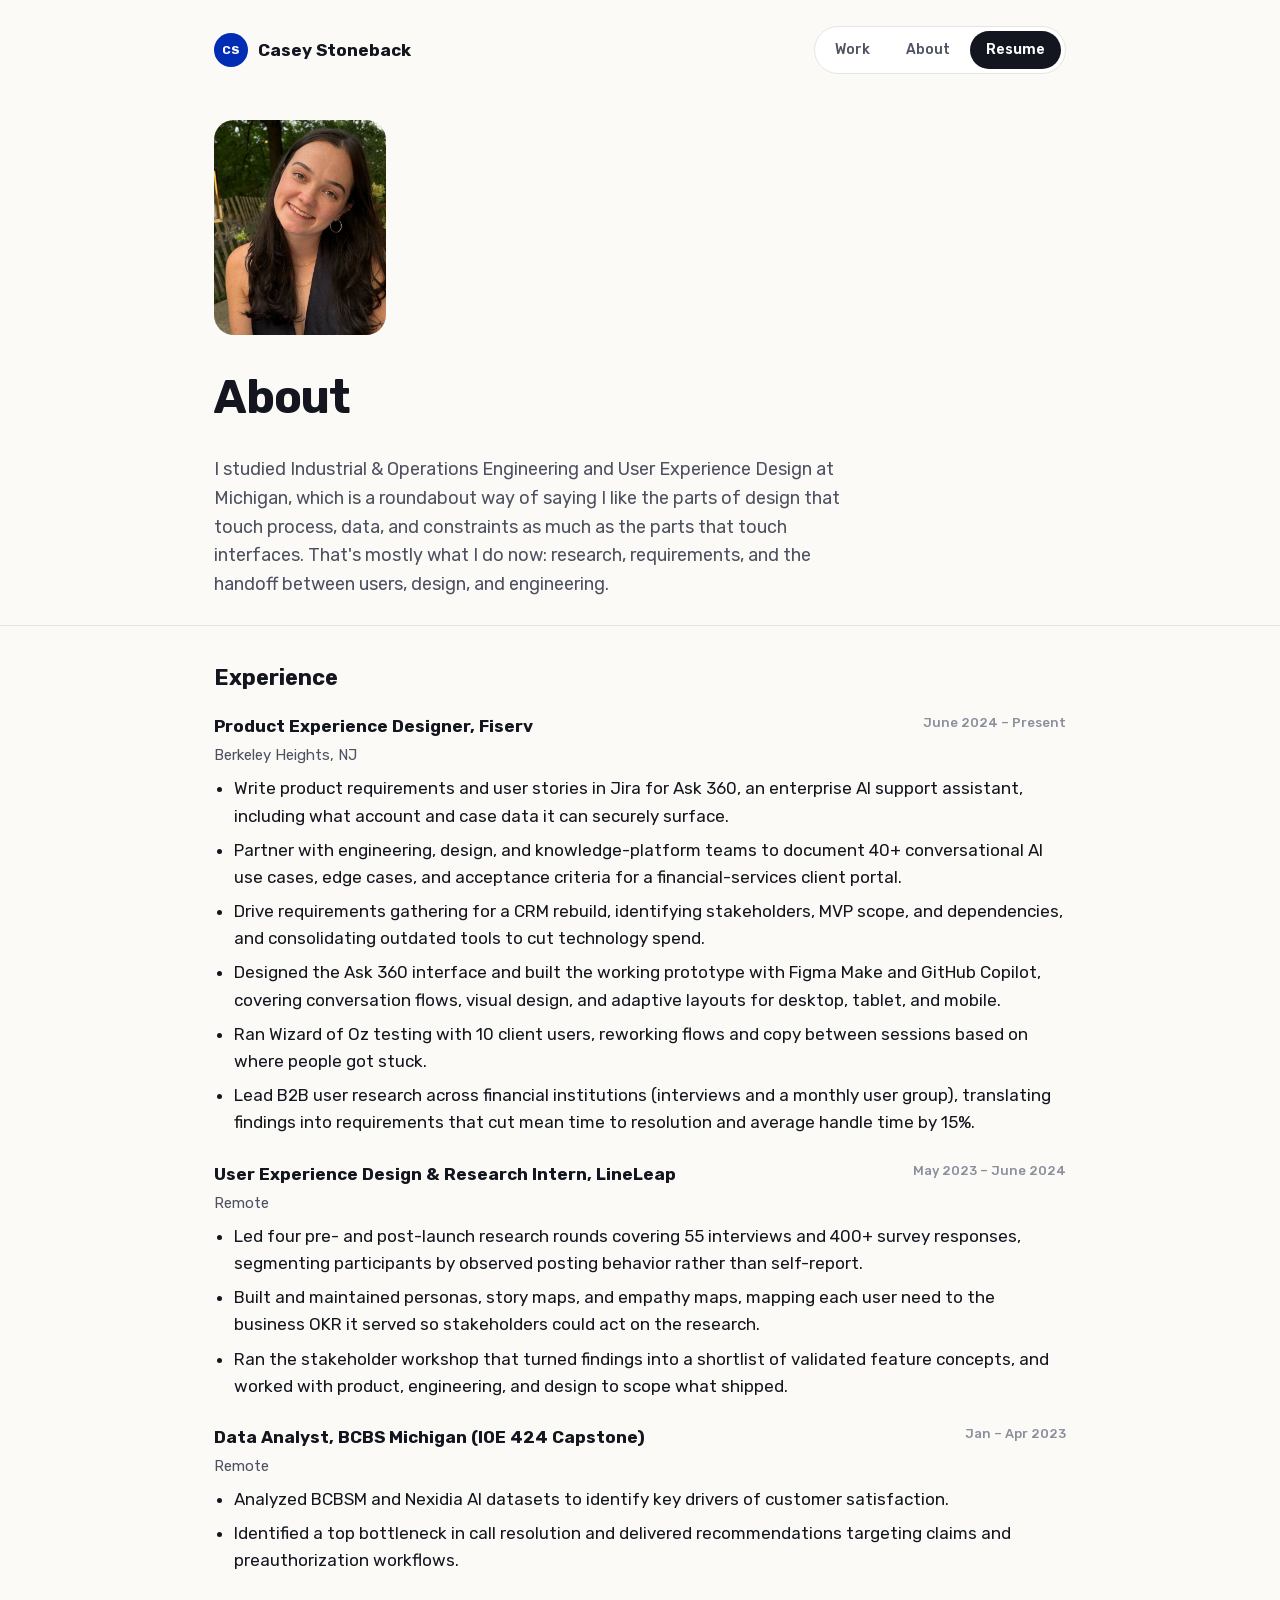
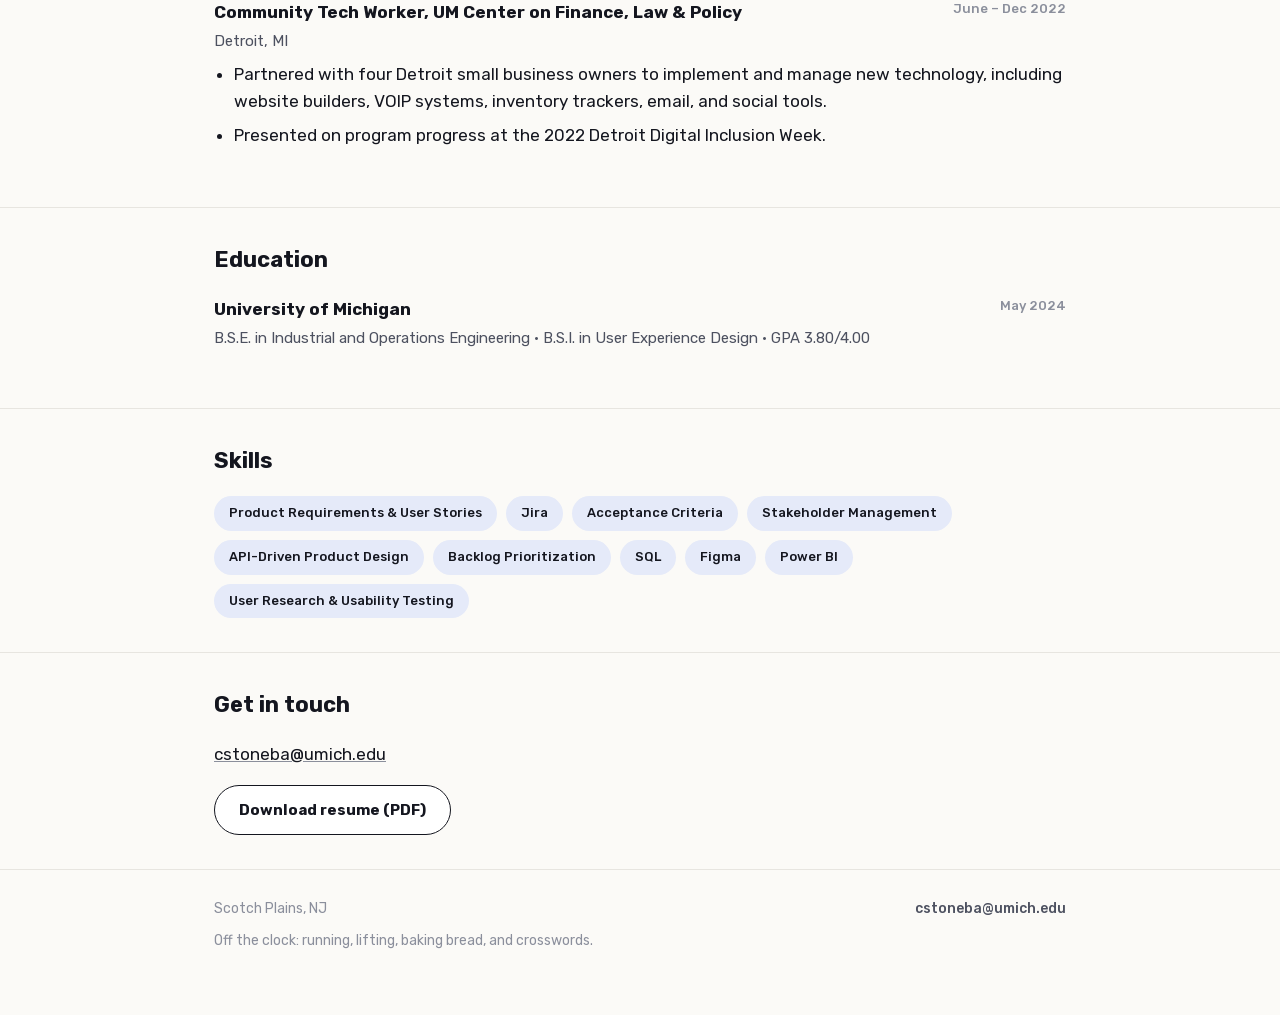
==== about.html @ e9983528 "Centre the ask-anything field in both Ask 360 screenshots Keeps the whole screen, nav and sidebar in" ====
<!DOCTYPE html>
<html lang="en">
<head>
<meta charset="UTF-8">
<meta name="viewport" content="width=device-width, initial-scale=1.0">
<title>About | Casey Stoneback</title>
<link rel="stylesheet" href="css/style.css?v=29">
</head>
<body>

<nav class="site-nav">
  <div class="wrap">
    <a class="brand" href="index.html"><span class="mark">CS</span>Casey Stoneback</a>
    <div class="links">
      <a href="index.html#work">Work</a>
      <a href="about.html">About</a>
      <a class="resume" href="assets/resume/Casey-Stoneback-Resume.pdf" target="_blank" rel="noopener">Resume</a>
    </div>
  </div>
</nav>

<header class="about-header">
  <div class="wrap">
    <img class="about-photo" src="assets/images/casey.jpg" alt="Casey Stoneback" width="600" height="750">
    <h1>About</h1>
    <p class="lede">I studied Industrial &amp; Operations Engineering and User Experience Design at Michigan, which is a roundabout way of saying I like the parts of design that touch process, data, and constraints as much as the parts that touch interfaces. That's mostly what I do now: research, requirements, and the handoff between users, design, and engineering.</p>
  </div>
</header>

<section class="about-section">
  <div class="wrap">
    <h2>Experience</h2>

    <div class="timeline-item">
      <div class="role-line">Product Experience Designer, Fiserv <span class="dates">June 2024 – Present</span></div>
      <p class="org">Berkeley Heights, NJ</p>
      <ul>
        <li>Write product requirements and user stories in Jira for Ask 360, an enterprise AI support assistant, including what account and case data it can securely surface.</li>
        <li>Partner with engineering, design, and knowledge-platform teams to document 40+ conversational AI use cases, edge cases, and acceptance criteria for a financial-services client portal.</li>
        <li>Drive requirements gathering for a CRM rebuild, identifying stakeholders, MVP scope, and dependencies, and consolidating outdated tools to cut technology spend.</li>
        <li>Designed the Ask 360 interface and built the working prototype with Figma Make and GitHub Copilot, covering conversation flows, visual design, and adaptive layouts for desktop, tablet, and mobile.</li>
        <li>Ran Wizard of Oz testing with 10 client users, reworking flows and copy between sessions based on where people got stuck.</li>
        <li>Lead B2B user research across financial institutions (interviews and a monthly user group), translating findings into requirements that cut mean time to resolution and average handle time by 15%.</li>
      </ul>
    </div>

    <div class="timeline-item">
      <div class="role-line">User Experience Design &amp; Research Intern, LineLeap <span class="dates">May 2023 – June 2024</span></div>
      <p class="org">Remote</p>
      <ul>
        <li>Led four pre- and post-launch research rounds covering 55 interviews and 400+ survey responses, segmenting participants by observed posting behavior rather than self-report.</li>
        <li>Built and maintained personas, story maps, and empathy maps, mapping each user need to the business OKR it served so stakeholders could act on the research.</li>
        <li>Ran the stakeholder workshop that turned findings into a shortlist of validated feature concepts, and worked with product, engineering, and design to scope what shipped.</li>
      </ul>
    </div>

    <div class="timeline-item">
      <div class="role-line">Data Analyst, BCBS Michigan (IOE 424 Capstone) <span class="dates">Jan – Apr 2023</span></div>
      <p class="org">Remote</p>
      <ul>
        <li>Analyzed BCBSM and Nexidia AI datasets to identify key drivers of customer satisfaction.</li>
        <li>Identified a top bottleneck in call resolution and delivered recommendations targeting claims and preauthorization workflows.</li>
      </ul>
    </div>

    <div class="timeline-item">
      <div class="role-line">Community Tech Worker, UM Center on Finance, Law &amp; Policy <span class="dates">June – Dec 2022</span></div>
      <p class="org">Detroit, MI</p>
      <ul>
        <li>Partnered with four Detroit small business owners to implement and manage new technology, including website builders, VOIP systems, inventory trackers, email, and social tools.</li>
        <li>Presented on program progress at the 2022 Detroit Digital Inclusion Week.</li>
      </ul>
    </div>
  </div>
</section>

<section class="about-section">
  <div class="wrap">
    <h2>Education</h2>
    <div class="timeline-item">
      <div class="role-line">University of Michigan <span class="dates">May 2024</span></div>
      <p class="org">B.S.E. in Industrial and Operations Engineering &middot; B.S.I. in User Experience Design &middot; GPA 3.80/4.00</p>
    </div>
  </div>
</section>

<section class="about-section">
  <div class="wrap">
    <h2>Skills</h2>
    <div class="skills-grid">
      <span class="skill-pill">Product Requirements &amp; User Stories</span>
      <span class="skill-pill">Jira</span>
      <span class="skill-pill">Acceptance Criteria</span>
      <span class="skill-pill">Stakeholder Management</span>
      <span class="skill-pill">API-Driven Product Design</span>
      <span class="skill-pill">Backlog Prioritization</span>
      <span class="skill-pill">SQL</span>
      <span class="skill-pill">Figma</span>
      <span class="skill-pill">Power BI</span>
      <span class="skill-pill">User Research &amp; Usability Testing</span>
    </div>
  </div>
</section>

<section class="about-section">
  <div class="wrap">
    <h2>Get in touch</h2>
    <p><a href="mailto:cstoneba@umich.edu">cstoneba@umich.edu</a></p>
    <div class="btn-row">
      <a class="btn" href="assets/resume/Casey-Stoneback-Resume.pdf" target="_blank" rel="noopener">Download resume (PDF)</a>
    </div>
  </div>
</section>

<footer class="site-footer">
  <div class="wrap">
    <div class="footer-row">
      <span>Scotch Plains, NJ</span>
      <a href="mailto:cstoneba@umich.edu">cstoneba@umich.edu</a>
    </div>
    <p class="aside">Off the clock: running, lifting, baking bread, and crosswords.</p>
  </div>
</footer>

</body>
</html>
---- css/style.css ----
/* Self-hosted so type never depends on a third-party request. */
@font-face {
  font-family: 'Rubik';
  src: url('../assets/fonts/rubik.woff2') format('woff2-variations');
  font-weight: 300 700;
  font-style: normal;
  font-display: swap;
}

@font-face {
  font-family: 'Rubik';
  src: url('../assets/fonts/rubik-italic.woff2') format('woff2-variations');
  font-weight: 300 700;
  font-style: italic;
  font-display: swap;
}

:root {
  /* Neutrals are tinted toward the blue so the dark never reads as cold
     black fighting the accent. */
  --bg: #fbfaf7;
  --bg-raised: #ffffff;
  --ink: #14161f;
  --ink-muted: #4d5160;
  --ink-faint: #8b8f9c;
  --line: #e7e5e0;

  --accent: #002db4;
  --accent-deep: #002db4;
  --accent-soft: #e5eaf9;

  /* Blue against a cool grey, never green against red: red-green pairs
     collapse under deuteranopia and protanopia. */
  --tint-blue: #e7ecfb;
  --tint-gray: #eff1f5;
  --highlight: #fbefc9;

  --max-width: 900px;
  --font-display: 'Rubik', -apple-system, BlinkMacSystemFont, 'Segoe UI', Roboto, sans-serif;
  --font-body: 'Rubik', -apple-system, BlinkMacSystemFont, 'Segoe UI', Roboto, sans-serif;
}

/* One palette, on purpose: no auto dark mode. */
html { color-scheme: light; }

* { box-sizing: border-box; }

body {
  margin: 0;
  background: var(--bg);
  color: var(--ink);
  font-family: var(--font-body);
  font-size: 17px;
  line-height: 1.6;
  -webkit-font-smoothing: antialiased;
}

img { max-width: 100%; }

a { color: var(--ink); text-decoration-color: var(--ink-faint); }
a:hover { color: var(--accent-deep); text-decoration-color: var(--accent-deep); }

h1, h2, h3 { font-family: var(--font-display); }

.wrap {
  max-width: var(--max-width);
  margin: 0 auto;
  padding: 0 24px;
}

/* Nav */
.site-nav { padding: 8px 0; }

.site-nav .wrap {
  display: flex;
  align-items: center;
  justify-content: space-between;
  padding-top: 18px;
  padding-bottom: 18px;
  flex-wrap: wrap;
  gap: 12px;
}

.site-nav .brand {
  display: flex;
  align-items: center;
  gap: 10px;
  font-family: var(--font-display);
  font-weight: 700;
  font-size: 17px;
  text-decoration: none;
}

.site-nav .brand .mark {
  display: flex;
  align-items: center;
  justify-content: center;
  width: 34px;
  height: 34px;
  border-radius: 50%;
  background: var(--accent);
  color: #fff;
  font-size: 12px;
  font-weight: 700;
  flex-shrink: 0;
  transition: transform 0.2s ease;
}

.site-nav .brand:hover .mark { transform: rotate(-8deg) scale(1.05); }

.site-nav .links {
  display: flex;
  gap: 4px;
  align-items: center;
  font-size: 14px;
  font-weight: 500;
  border: 1.5px solid var(--line);
  border-radius: 999px;
  padding: 4px;
  background: var(--bg-raised);
}

.site-nav .links a {
  text-decoration: none;
  color: var(--ink-muted);
  padding: 8px 16px;
  border-radius: 999px;
  transition: background 0.15s ease, color 0.15s ease;
}

.site-nav .links a:hover { color: var(--ink); background: var(--accent-soft); }

.site-nav .links a.resume {
  background: var(--ink);
  color: #fff;
  font-weight: 600;
}

.site-nav .links a.resume:hover { background: var(--accent); color: #fff; }

/* Buttons */
.btn {
  display: inline-block;
  font-family: var(--font-display);
  border: 1.5px solid var(--ink);
  border-radius: 999px;
  padding: 12px 24px;
  color: var(--ink);
  background: var(--bg-raised);
  text-decoration: none;
  font-size: 15px;
  font-weight: 700;
  transition: transform 0.15s ease, box-shadow 0.15s ease, background 0.15s ease, color 0.15s ease, border-color 0.15s ease;
}

.btn:hover {
  transform: translateY(-2px);
  box-shadow: 0 6px 0 -1px rgba(28, 26, 25, 0.12);
  color: var(--ink);
}

.btn-primary {
  background: var(--accent);
  border-color: var(--accent);
  color: #fff;
}

.btn-primary:hover {
  background: #00248f;
  border-color: #00248f;
  color: #fff;
  box-shadow: 0 6px 0 -1px rgba(0, 45, 180, 0.24);
}

.btn-row { display: flex; gap: 12px; flex-wrap: wrap; margin-top: 8px; }

/* Hero */
.hero { padding: 48px 0 56px; }

.hero .greeting {
  font-size: 17px;
  font-weight: 500;
  color: var(--ink-muted);
  margin: 0 0 16px;
}

.hero h1 {
  font-weight: 700;
  font-size: clamp(34px, 4.8vw, 50px);
  line-height: 1.16;
  letter-spacing: -0.025em;
  margin: 0 0 22px;
  max-width: 21ch;
}

/* Highlighter-marker sweep, like a designer marking up a doc. */
.highlight {
  display: inline-block;
  transform: rotate(-0.7deg);
  background: linear-gradient(180deg, transparent 8%, var(--highlight) 8%, var(--highlight) 92%, transparent 92%);
  padding: 0 8px 0 6px;
  border-radius: 6px 10px 8px 12px;
}

.hero p.lede {
  font-size: 18px;
  color: var(--ink-muted);
  max-width: 48ch;
  margin: 0 0 30px;
}

.hero .cta-row { display: flex; gap: 12px; flex-wrap: wrap; margin-bottom: 44px; }

.hero .credibility {
  display: flex;
  align-items: center;
  gap: 22px;
  flex-wrap: wrap;
  padding-top: 22px;
  border-top: 1.5px solid var(--line);
}

.hero .credibility strong {
  font-size: 11px;
  font-weight: 700;
  letter-spacing: 0.1em;
  text-transform: uppercase;
  color: var(--ink-faint);
}

.hero .credibility span {
  font-family: var(--font-display);
  font-size: 15px;
  font-weight: 600;
  color: var(--ink-muted);
}

/* How I work strip */
.process-strip { padding: 44px 0; }

.process-strip h2 {
  font-weight: 700;
  font-size: 22px;
  margin: 0 0 28px;
}

.process-steps {
  display: grid;
  grid-template-columns: repeat(4, 1fr);
  gap: 22px;
  list-style: none;
  margin: 0;
  padding: 0;
  counter-reset: step;
}

.process-steps li {
  counter-increment: step;
  font-size: 15px;
  color: var(--ink-muted);
}

.process-steps li::before {
  content: counter(step, decimal-leading-zero);
  display: flex;
  align-items: center;
  justify-content: center;
  width: 36px;
  height: 36px;
  border-radius: 12px;
  font-family: var(--font-display);
  font-weight: 700;
  font-size: 13px;
  color: var(--ink);
  margin-bottom: 14px;
}

.process-steps li:nth-child(1)::before { background: var(--tint-blue); transform: rotate(-4deg); }
.process-steps li:nth-child(2)::before { background: var(--tint-gray); transform: rotate(3deg); }
.process-steps li:nth-child(3)::before { background: var(--tint-blue); transform: rotate(-2deg); }
.process-steps li:nth-child(4)::before { background: var(--tint-gray); transform: rotate(4deg); }

.process-steps strong {
  display: block;
  font-family: var(--font-display);
  color: var(--ink);
  font-weight: 700;
  font-size: 17px;
  margin-bottom: 5px;
}

@media (max-width: 720px) { .process-steps { grid-template-columns: 1fr 1fr; } }
@media (max-width: 460px) { .process-steps { grid-template-columns: 1fr; } }

/* Work */
.work-list { padding: 40px 0 72px; }

.work-list h2 {
  font-weight: 700;
  font-size: 24px;
  margin: 0 0 26px;
}

.work-card {
  display: block;
  text-decoration: none;
  color: var(--ink);
  border-radius: 30px;
  padding: 38px;
  margin-bottom: 26px;
  transition: transform 0.25s ease, box-shadow 0.25s ease;
}

.work-card.is-blue { background: var(--tint-blue); }
.work-card.is-gray { background: var(--tint-gray); }

/* No screenshot for this one yet. A single wide column reads as a chosen
   format; a half-empty two-column grid reads as a missing image. */
.work-card.is-text .work-card-inner { grid-template-columns: 1fr; }
.work-card.is-text p { max-width: 62ch; }

.work-card:hover {
  transform: translateY(-5px) rotate(-0.35deg);
  box-shadow: 0 22px 44px rgba(28, 26, 25, 0.10);
}

.work-card-inner {
  display: grid;
  grid-template-columns: 1fr 1.1fr;
  gap: 36px;
  align-items: center;
}

/* Grid children default to min-width:auto, which lets a wide screenshot
   blow out the column, which pushed the mockup off-screen. */
.work-card-inner > * { min-width: 0; }

.work-card-visual { display: flex; align-items: center; justify-content: center; }

.work-card .meta {
  font-size: 12px;
  font-weight: 700;
  color: var(--ink-muted);
  text-transform: uppercase;
  letter-spacing: 0.08em;
  margin: 0 0 10px;
}

.work-card h3 {
  font-weight: 700;
  font-size: 28px;
  line-height: 1.2;
  letter-spacing: -0.01em;
  margin: 0 0 10px;
}

.work-card p {
  color: var(--ink-muted);
  margin: 0;
  max-width: 44ch;
  font-size: 15.5px;
}

.tag-row { display: flex; flex-wrap: wrap; gap: 8px; margin-top: 16px; }

.tag {
  font-size: 12px;
  font-weight: 700;
  padding: 6px 13px;
  border-radius: 999px;
  background: var(--accent-soft);
  color: var(--accent-deep);
}

.work-card .tag { background: rgba(255, 255, 255, 0.8); color: var(--ink); }

.work-card .cta-label {
  display: inline-flex;
  align-items: center;
  gap: 7px;
  margin-top: 22px;
  font-family: var(--font-display);
  font-weight: 700;
  color: var(--accent-deep);
}

.work-card .cta-label .arrow { display: inline-block; transition: transform 0.18s ease; }
.work-card:hover .cta-label .arrow { transform: translateX(5px); }

.browser-frame {
  width: 100%;
  border-radius: 12px;
  overflow: hidden;
  background: #fff;
  box-shadow: 0 14px 34px rgba(28, 26, 25, 0.16);
}

.browser-frame .frame-bar {
  height: 26px;
  background: #f2f0ee;
  display: flex;
  align-items: center;
  gap: 5px;
  padding: 0 11px;
}

.browser-frame .frame-dot { width: 8px; height: 8px; border-radius: 50%; }
.browser-frame .frame-dot:nth-child(1) { background: #ff5f56; }
.browser-frame .frame-dot:nth-child(2) { background: #ffbd2e; }
.browser-frame .frame-dot:nth-child(3) { background: #27c93f; }

.browser-frame img { display: block; width: 100%; height: auto; }

.visual-placeholder {
  width: 100%;
  aspect-ratio: 16 / 10;
  border: 1.5px dashed rgba(28, 26, 25, 0.22);
  border-radius: 12px;
  background: rgba(255, 255, 255, 0.55);
  display: flex;
  align-items: center;
  justify-content: center;
  text-align: center;
  padding: 22px;
  color: var(--ink-muted);
  font-size: 13px;
}

@media (max-width: 860px) {
  .work-card-inner { grid-template-columns: 1fr; }
  .work-card { padding: 26px; }
}

/* Footer */
.site-footer {
  border-top: 1.5px solid var(--line);
  padding: 28px 0 48px;
  color: var(--ink-faint);
  font-size: 14px;
}

.site-footer .footer-row {
  display: flex;
  justify-content: space-between;
  flex-wrap: wrap;
  gap: 10px;
}

.site-footer .aside { margin-top: 10px; font-size: 14px; color: var(--ink-faint); }
.site-footer a { color: var(--ink-muted); text-decoration: none; font-weight: 500; }
.site-footer a:hover { color: var(--accent-deep); }

/* Case study pages */
.cs-header { padding: 20px 0 36px; }

.cs-header .back-link {
  display: inline-block;
  font-size: 14px;
  font-weight: 500;
  color: var(--ink-faint);
  text-decoration: none;
  margin-bottom: 22px;
}
.cs-header .back-link:hover { color: var(--accent-deep); }

.cs-header h1 {
  font-weight: 700;
  font-size: clamp(32px, 4.8vw, 46px);
  line-height: 1.15;
  letter-spacing: -0.02em;
  margin: 0 0 16px;
  max-width: 20ch;
}

.cs-header .summary {
  font-size: 18px;
  color: var(--ink-muted);
  max-width: 56ch;
  margin: 0 0 20px;
}

.cs-header .tag-row { margin: 0 0 30px; }

.cs-meta {
  display: grid;
  grid-template-columns: repeat(4, 1fr);
  gap: 20px;
  background: var(--tint-gray);
  border-radius: 20px;
  padding: 22px 26px;
}

.cs-meta dt {
  font-size: 11px;
  font-weight: 700;
  text-transform: uppercase;
  letter-spacing: 0.08em;
  color: var(--ink-muted);
  margin: 0 0 5px;
}

.cs-meta dd { margin: 0; font-size: 15px; font-weight: 500; }

@media (max-width: 720px) { .cs-meta { grid-template-columns: 1fr 1fr; } }

/* Skim block. A recruiter reads the title, these three lines and the section
   headings; the body is for whoever decides to go deeper. Unfilled on purpose,
   so it reads as part of the header rather than a second card under cs-meta. */
.cs-tldr {
  display: grid;
  grid-template-columns: repeat(3, 1fr);
  gap: 26px;
  margin: 26px 0 0;
  padding-top: 24px;
  border-top: 1.5px solid var(--line);
}

.cs-tldr dt {
  font-size: 11px;
  font-weight: 700;
  text-transform: uppercase;
  letter-spacing: 0.08em;
  color: var(--accent);
  margin: 0 0 7px;
}

.cs-tldr dd { margin: 0; font-size: 15px; line-height: 1.5; color: var(--ink); }

@media (max-width: 720px) { .cs-tldr { grid-template-columns: 1fr; gap: 18px; } }

.cs-section { padding: 40px 0; border-bottom: 1.5px solid var(--line); }
.cs-section:last-of-type { border-bottom: none; }

.cs-section .num {
  font-family: var(--font-display);
  font-size: 13px;
  font-weight: 700;
  color: var(--accent-deep);
  margin: 0 0 10px;
}

.cs-section h2 {
  font-weight: 700;
  font-size: 28px;
  letter-spacing: -0.01em;
  margin: 0 0 18px;
}

.cs-section p { margin: 0 0 16px; color: var(--ink); max-width: 62ch; }
.cs-section ul { margin: 0 0 16px; padding-left: 20px; max-width: 62ch; }
.cs-section li { margin-bottom: 10px; }
.cs-section ol { margin: 0 0 16px; padding-left: 22px; max-width: 62ch; }
.cs-section ol li { padding-left: 2px; }

/* Pull quote for verbatim research quotes. The blue rule is the only accent
   in the body copy, so it reads as a voice break rather than decoration. */
.cs-quote {
  margin: 22px 0;
  padding: 2px 0 2px 20px;
  border-left: 3px solid var(--accent);
  max-width: 54ch;
}

.cs-quote p {
  font-family: var(--font-display);
  font-size: 19px;
  line-height: 1.45;
  letter-spacing: -0.01em;
  margin: 0;
}

.cs-quote cite {
  display: block;
  margin-top: 9px;
  font-size: 13px;
  font-style: normal;
  color: var(--ink-muted);
}

@media (max-width: 620px) {
  .cs-quote p { font-size: 17px; }
}

.cs-block { margin-bottom: 28px; }

.cs-block h3 {
  font-family: var(--font-body);
  font-weight: 700;
  font-size: 17px;
  margin: 0 0 8px;
}

.stat-row { display: flex; gap: 40px; flex-wrap: wrap; margin: 8px 0; }
.stat { min-width: 120px; }

.stat .num-big {
  font-family: var(--font-display);
  font-size: 40px;
  font-weight: 700;
  color: var(--accent-deep);
  display: block;
  line-height: 1.1;
}

.stat .label { font-size: 13px; color: var(--ink-muted); }

.cs-figure {
  margin: 22px 0 28px;
}

/* Research artifacts are flat exports on their own light background, so they
   need a frame of their own; the browser chrome used for product shots would
   be a lie about what they are. */
.cs-artifact {
  background: var(--bg-raised);
  border: 1.5px solid var(--line);
  border-radius: 14px;
  padding: 14px;
  display: block;
}

.cs-artifact img { display: block; width: 100%; height: auto; border-radius: 4px; }

/* Deck slides carry their own background edge to edge, so they get a border
   and clipped corners rather than the padded card the flat artifacts use. */
.cs-slide {
  display: block;
  border: 1.5px solid var(--line);
  border-radius: 14px;
  overflow: hidden;
  line-height: 0;
}

.cs-slide img { display: block; width: 100%; height: auto; }

/* Phone screenshots. Sized down hard: at full width a single portrait screen
   is taller than the finding it illustrates. The row takes up to three. */
.cs-phones { display: flex; gap: 14px; flex-wrap: wrap; }

.cs-phones .cs-phone {
  flex: 0 1 230px;
  min-width: 150px;
  border: 1.5px solid var(--line);
  border-radius: 18px;
  overflow: hidden;
  line-height: 0;
}

.cs-phones .cs-phone img { display: block; width: 100%; height: auto; }

@media (max-width: 620px) { .cs-phones .cs-phone { flex-basis: 150px; } }

@media (max-width: 620px) {
  .cs-artifact { padding: 8px; }
}

.cs-figure figcaption {
  margin-top: 11px;
  font-size: 13.5px;
  line-height: 1.5;
  color: var(--ink-muted);
  max-width: 62ch;
}

.media-placeholder {
  border: 1.5px dashed var(--line);
  border-radius: 16px;
  background: var(--bg-raised);
  padding: 44px 24px;
  text-align: center;
  color: var(--ink-faint);
  font-size: 14px;
  margin: 20px 0 28px;
}

.media-placeholder .tag { display: inline-block; margin-bottom: 10px; }

/* About page */
.about-header { padding: 20px 0 8px; }

.about-header h1 {
  font-weight: 700;
  font-size: clamp(34px, 5vw, 46px);
  letter-spacing: -0.02em;
  margin: 0 0 20px;
}

.about-header p.lede { font-size: 18px; color: var(--ink-muted); max-width: 60ch; }

.about-photo {
  width: 172px;
  height: auto;
  border-radius: 20px;
  display: block;
  margin-bottom: 26px;
}

.about-section { padding: 34px 0; border-top: 1.5px solid var(--line); }

.about-section h2 { font-weight: 700; font-size: 22px; margin: 0 0 18px; }

.timeline-item { margin-bottom: 24px; }

.timeline-item .role-line {
  display: flex;
  justify-content: space-between;
  gap: 16px;
  flex-wrap: wrap;
  font-family: var(--font-display);
  font-weight: 700;
  font-size: 17px;
}

.timeline-item .role-line span.dates {
  font-family: var(--font-body);
  font-weight: 500;
  font-size: 13px;
  color: var(--ink-faint);
}

.timeline-item .org { color: var(--ink-muted); font-size: 15px; margin: 3px 0 8px; }
.timeline-item ul { margin: 0; padding-left: 20px; }
.timeline-item li { margin-bottom: 7px; }

.skills-grid { display: flex; flex-wrap: wrap; gap: 9px; }

.skill-pill {
  font-size: 13px;
  font-weight: 500;
  border-radius: 999px;
  padding: 7px 15px;
  background: var(--accent-soft);
  color: var(--ink);
}

/* Motion */
@keyframes fadeUp {
  from { opacity: 0; transform: translateY(16px); }
  to { opacity: 1; transform: translateY(0); }
}

.hero .greeting,
.hero h1,
.hero p.lede,
.hero .cta-row,
.hero .credibility { animation: fadeUp 0.6s ease both; }

.hero h1 { animation-delay: 0.06s; }
.hero p.lede { animation-delay: 0.14s; }
.hero .cta-row { animation-delay: 0.2s; }
.hero .credibility { animation-delay: 0.28s; }

.reveal {
  opacity: 0;
  transform: translateY(20px);
  transition: opacity 0.6s ease, transform 0.6s ease;
}

.reveal.is-visible { opacity: 1; transform: translateY(0); }

@media (prefers-reduced-motion: reduce) {
  .reveal { opacity: 1; transform: none; transition: none; }
  .hero .greeting,
  .hero h1,
  .hero p.lede,
  .hero .cta-row,
  .hero .credibility { animation: none; }
  .work-card:hover { transform: none; }
}
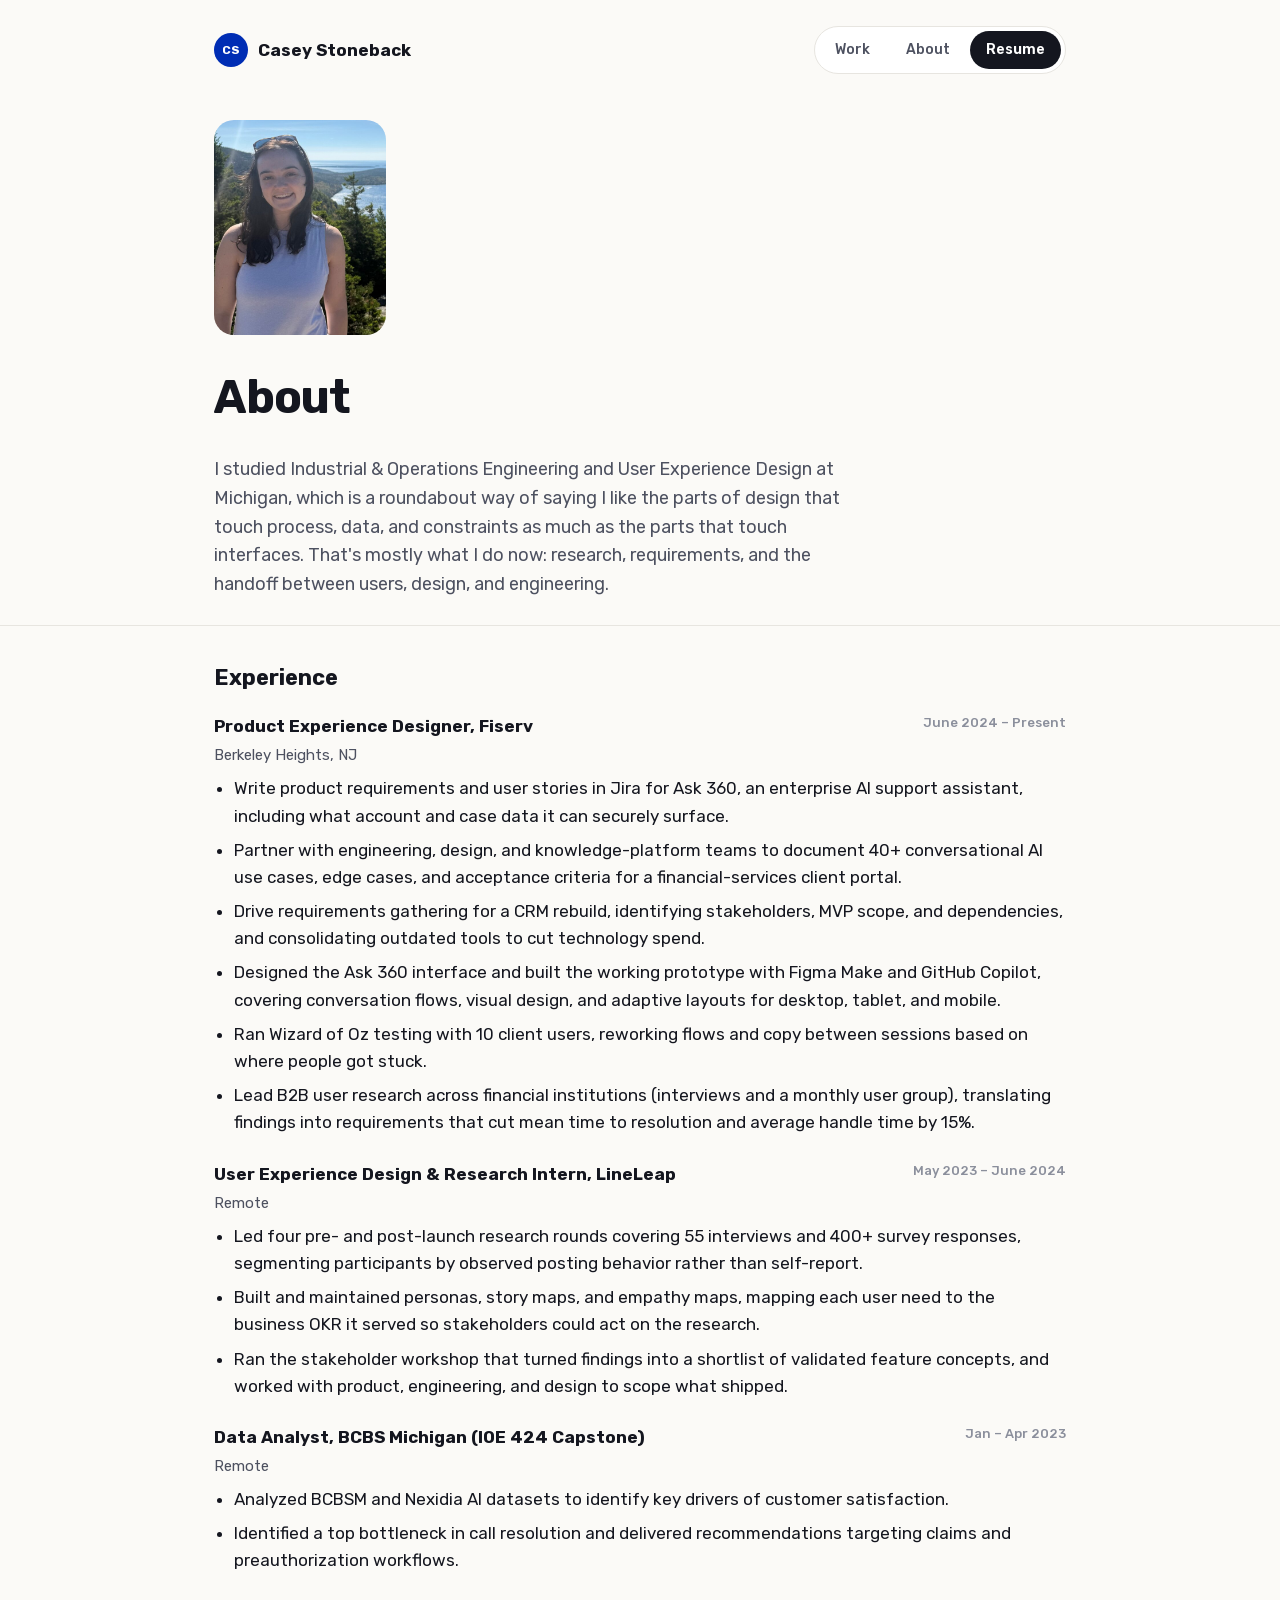
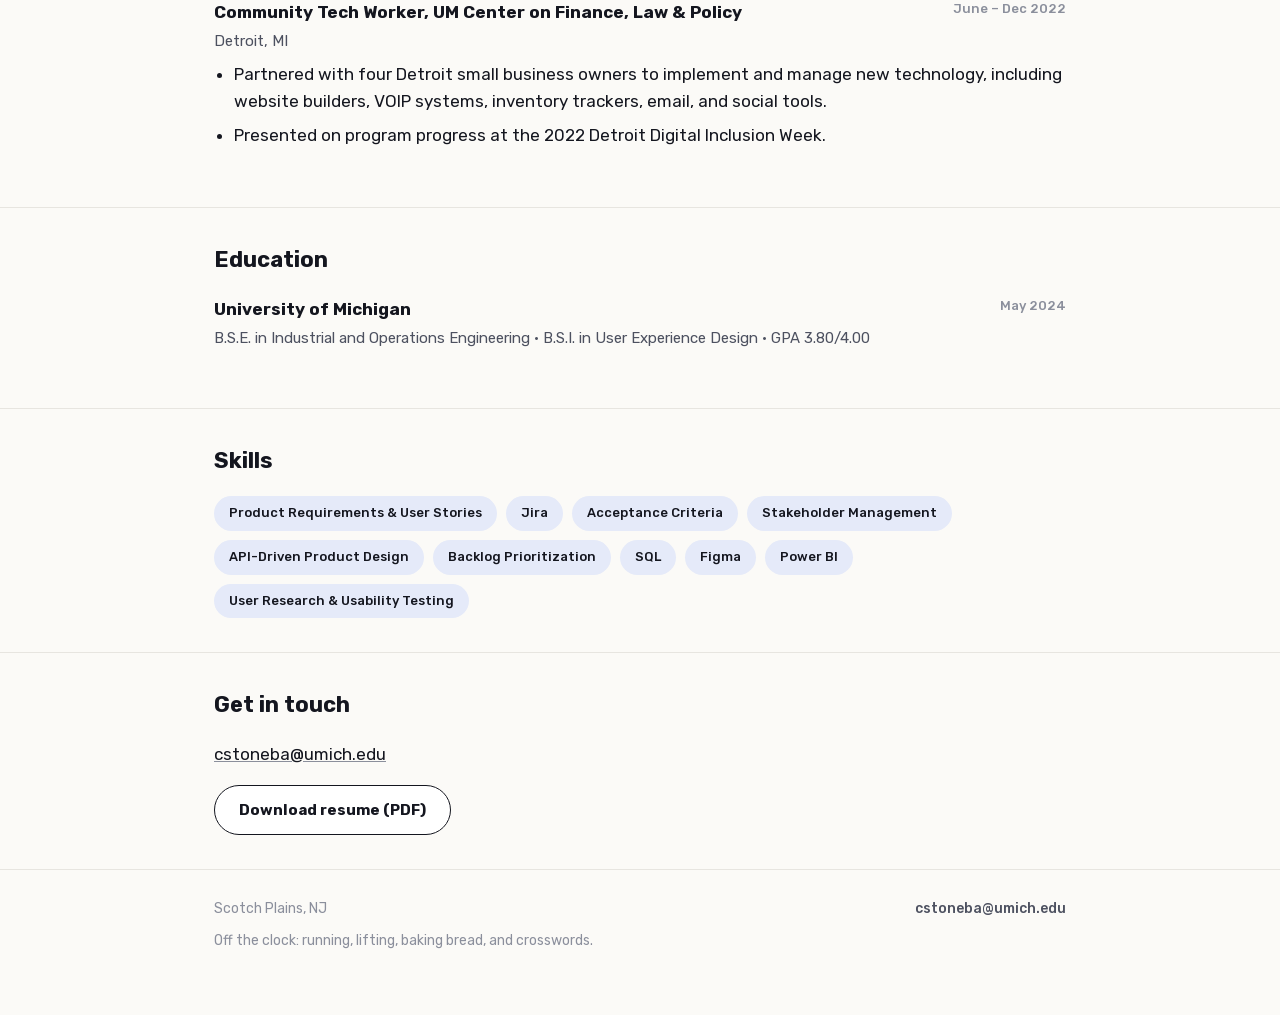
==== commit 046fdc3a: "Swap in the hiking photo on the About page Cropped to 600x750 to match the slot, tight enough that t" ====
--- a/about.html
+++ b/about.html
@@ -4,7 +4,7 @@
 <meta charset="UTF-8">
 <meta name="viewport" content="width=device-width, initial-scale=1.0">
 <title>About | Casey Stoneback</title>
-<link rel="stylesheet" href="css/style.css?v=29">
+<link rel="stylesheet" href="css/style.css?v=33">
 </head>
 <body>
 
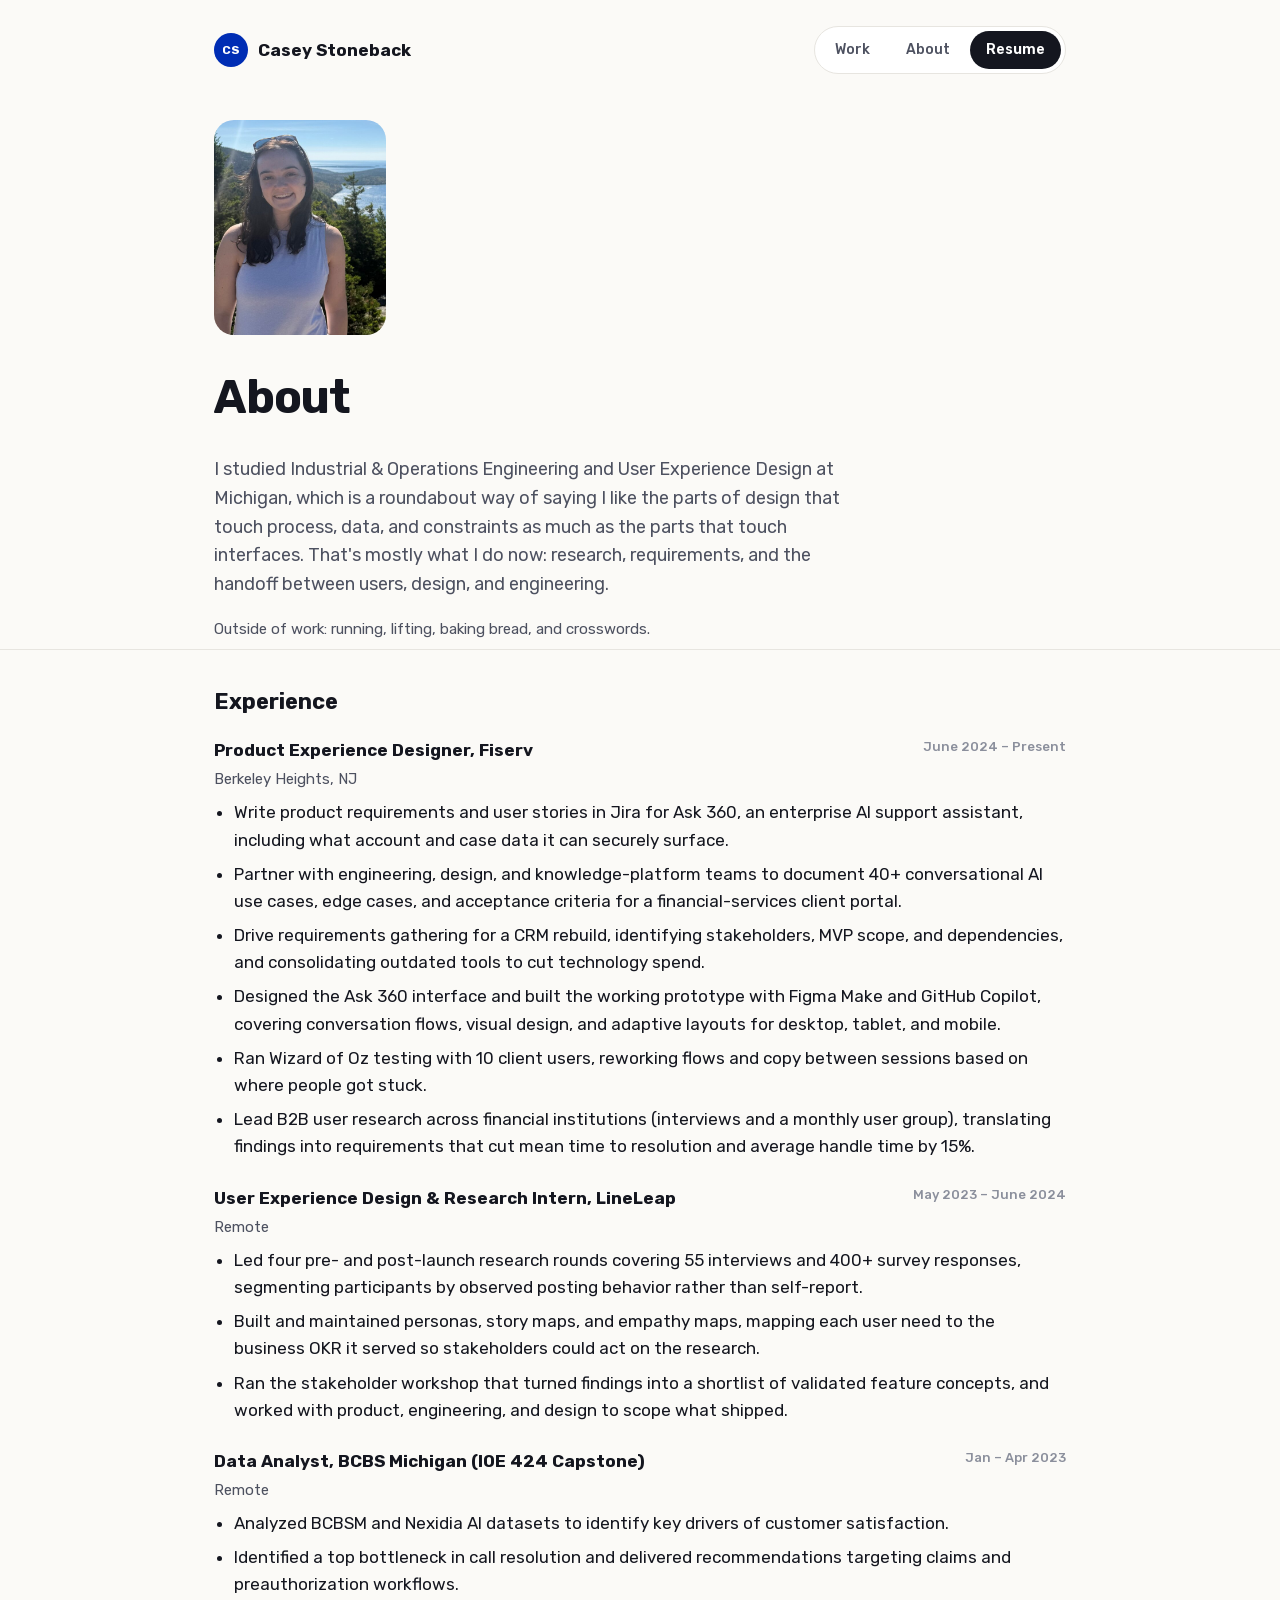
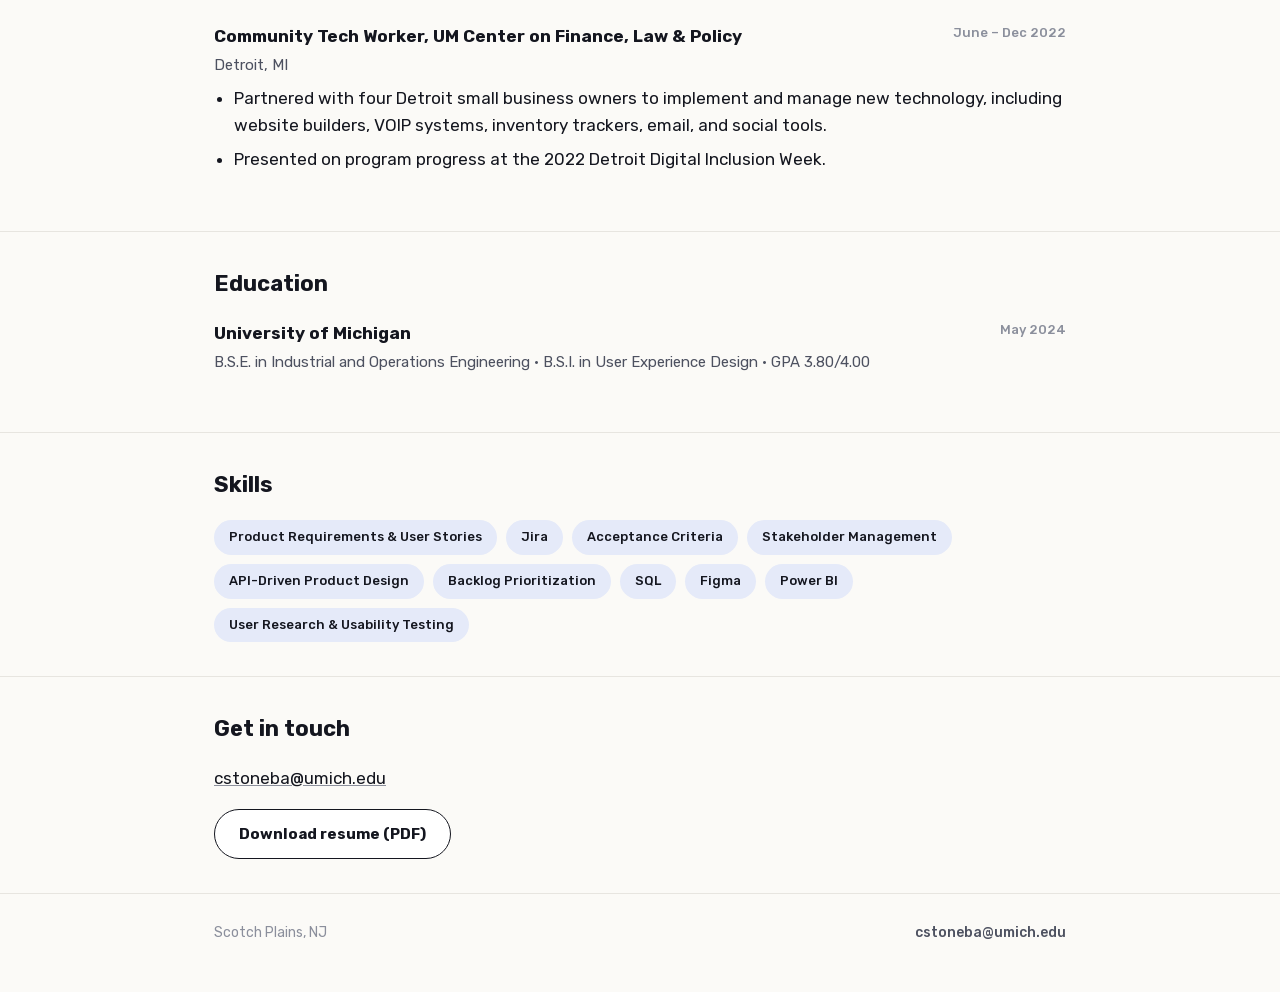
==== commit 4b9288f2: "Move the personal line into About and reword it "Off the clock" repeated in the footer of all five p" ====
--- a/about.html
+++ b/about.html
@@ -4,7 +4,7 @@
 <meta charset="UTF-8">
 <meta name="viewport" content="width=device-width, initial-scale=1.0">
 <title>About | Casey Stoneback</title>
-<link rel="stylesheet" href="css/style.css?v=33">
+<link rel="stylesheet" href="css/style.css?v=34">
 </head>
 <body>
 
@@ -21,9 +21,10 @@
 
 <header class="about-header">
   <div class="wrap">
-    <img class="about-photo" src="assets/images/casey.jpg" alt="Casey Stoneback" width="600" height="750">
+    <img class="about-photo" src="assets/images/casey.jpg?v=34" alt="Casey Stoneback" width="600" height="750">
     <h1>About</h1>
     <p class="lede">I studied Industrial &amp; Operations Engineering and User Experience Design at Michigan, which is a roundabout way of saying I like the parts of design that touch process, data, and constraints as much as the parts that touch interfaces. That's mostly what I do now: research, requirements, and the handoff between users, design, and engineering.</p>
+    <p class="outside-work">Outside of work: running, lifting, baking bread, and crosswords.</p>
   </div>
 </header>
 
@@ -118,7 +119,6 @@
       <span>Scotch Plains, NJ</span>
       <a href="mailto:cstoneba@umich.edu">cstoneba@umich.edu</a>
     </div>
-    <p class="aside">Off the clock: running, lifting, baking bread, and crosswords.</p>
   </div>
 </footer>
 
--- a/css/style.css
+++ b/css/style.css
@@ -446,7 +446,6 @@
   gap: 10px;
 }
 
-.site-footer .aside { margin-top: 10px; font-size: 14px; color: var(--ink-faint); }
 .site-footer a { color: var(--ink-muted); text-decoration: none; font-weight: 500; }
 .site-footer a:hover { color: var(--accent-deep); }
 
@@ -676,6 +675,13 @@
 .media-placeholder .tag { display: inline-block; margin-bottom: 10px; }
 
 /* About page */
+.about-header .outside-work {
+  margin: 18px 0 0;
+  font-size: 15px;
+  color: var(--ink-muted);
+  max-width: 62ch;
+}
+
 .about-header { padding: 20px 0 8px; }
 
 .about-header h1 {
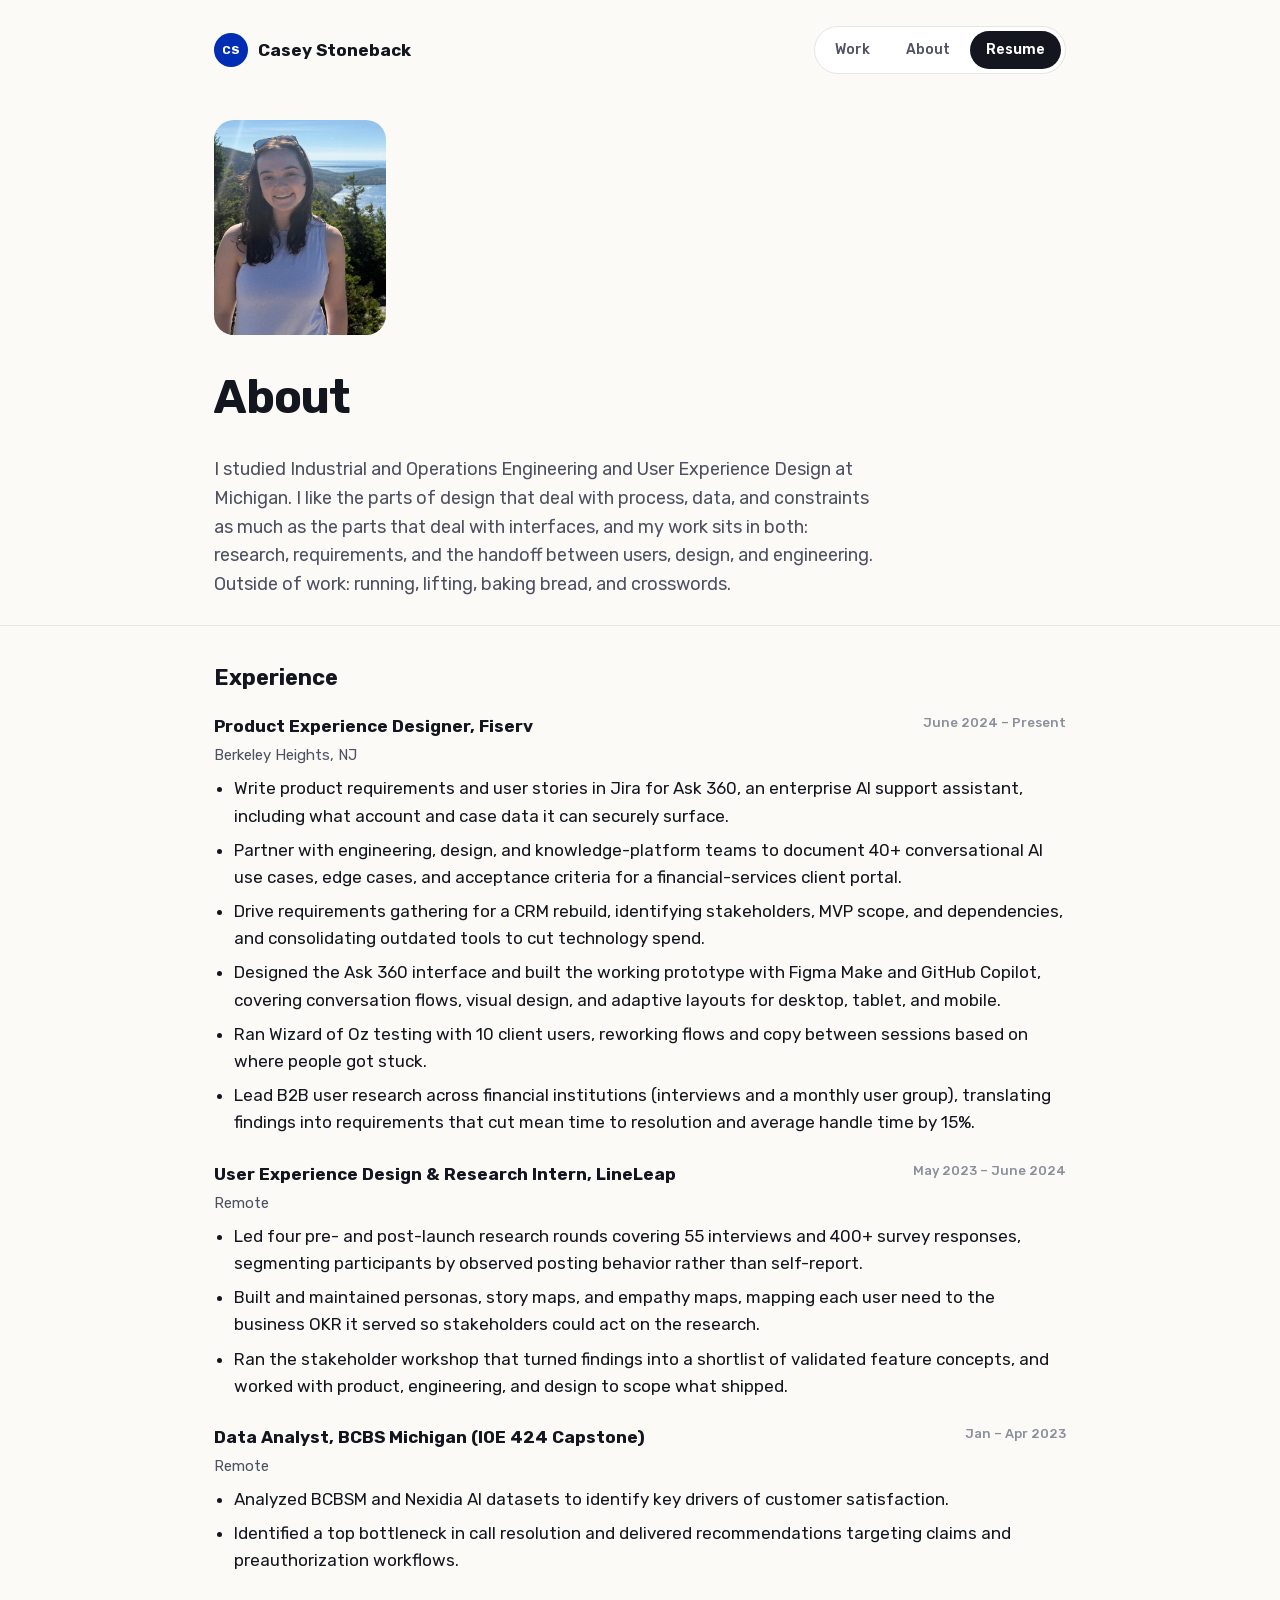
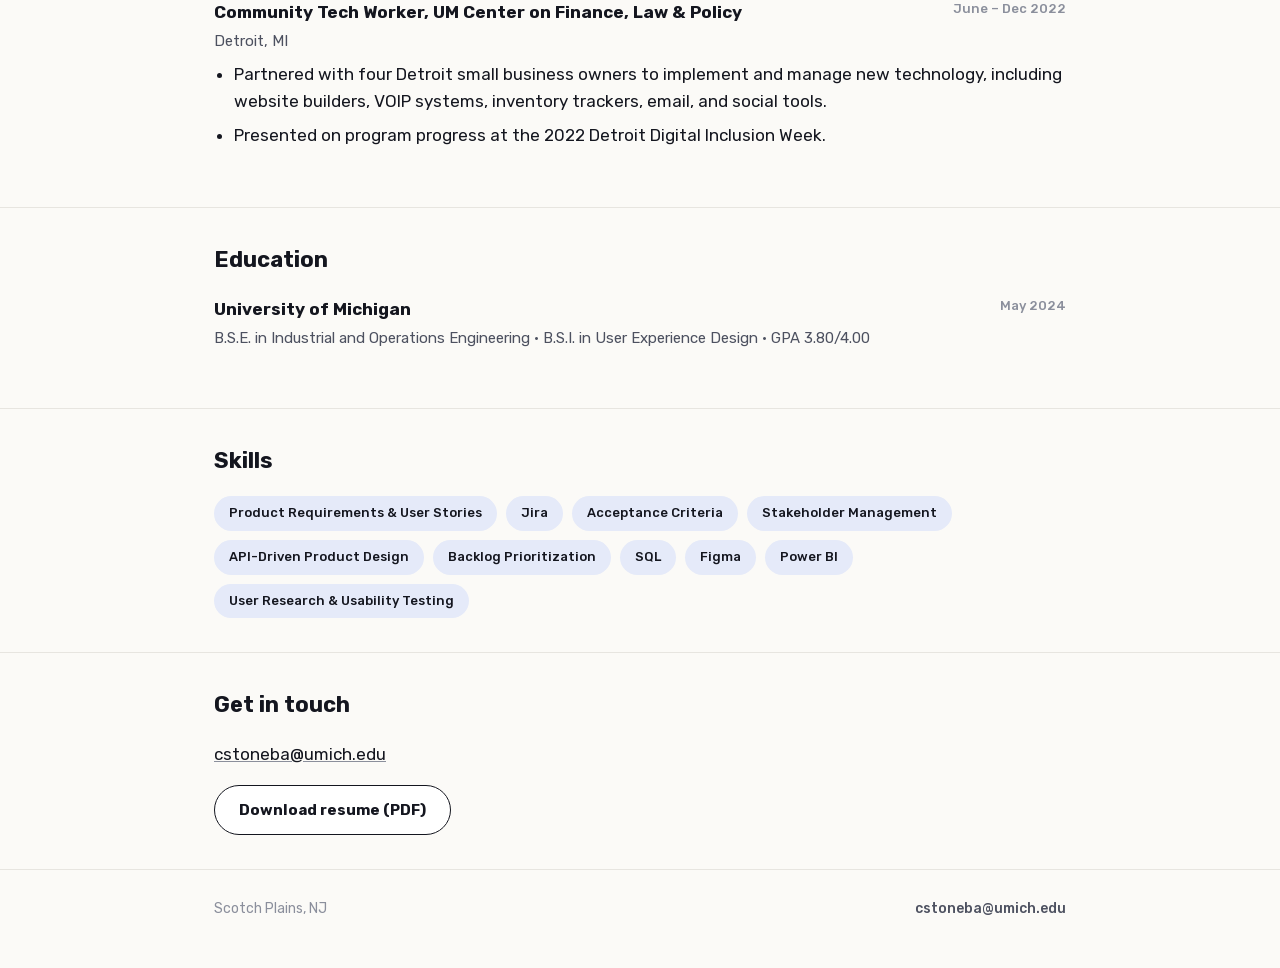
==== commit d1f61967: "Reword the About intro and fold in the personal line "A roundabout way of saying" was doing no work," ====
--- a/about.html
+++ b/about.html
@@ -4,7 +4,7 @@
 <meta charset="UTF-8">
 <meta name="viewport" content="width=device-width, initial-scale=1.0">
 <title>About | Casey Stoneback</title>
-<link rel="stylesheet" href="css/style.css?v=34">
+<link rel="stylesheet" href="css/style.css?v=35">
 </head>
 <body>
 
@@ -21,10 +21,9 @@
 
 <header class="about-header">
   <div class="wrap">
-    <img class="about-photo" src="assets/images/casey.jpg?v=34" alt="Casey Stoneback" width="600" height="750">
+    <img class="about-photo" src="assets/images/casey.jpg?v=35" alt="Casey Stoneback" width="600" height="750">
     <h1>About</h1>
-    <p class="lede">I studied Industrial &amp; Operations Engineering and User Experience Design at Michigan, which is a roundabout way of saying I like the parts of design that touch process, data, and constraints as much as the parts that touch interfaces. That's mostly what I do now: research, requirements, and the handoff between users, design, and engineering.</p>
-    <p class="outside-work">Outside of work: running, lifting, baking bread, and crosswords.</p>
+    <p class="lede">I studied Industrial and Operations Engineering and User Experience Design at Michigan. I like the parts of design that deal with process, data, and constraints as much as the parts that deal with interfaces, and my work sits in both: research, requirements, and the handoff between users, design, and engineering. Outside of work: running, lifting, baking bread, and crosswords.</p>
   </div>
 </header>
 
--- a/css/style.css
+++ b/css/style.css
@@ -675,13 +675,6 @@
 .media-placeholder .tag { display: inline-block; margin-bottom: 10px; }
 
 /* About page */
-.about-header .outside-work {
-  margin: 18px 0 0;
-  font-size: 15px;
-  color: var(--ink-muted);
-  max-width: 62ch;
-}
-
 .about-header { padding: 20px 0 8px; }
 
 .about-header h1 {
